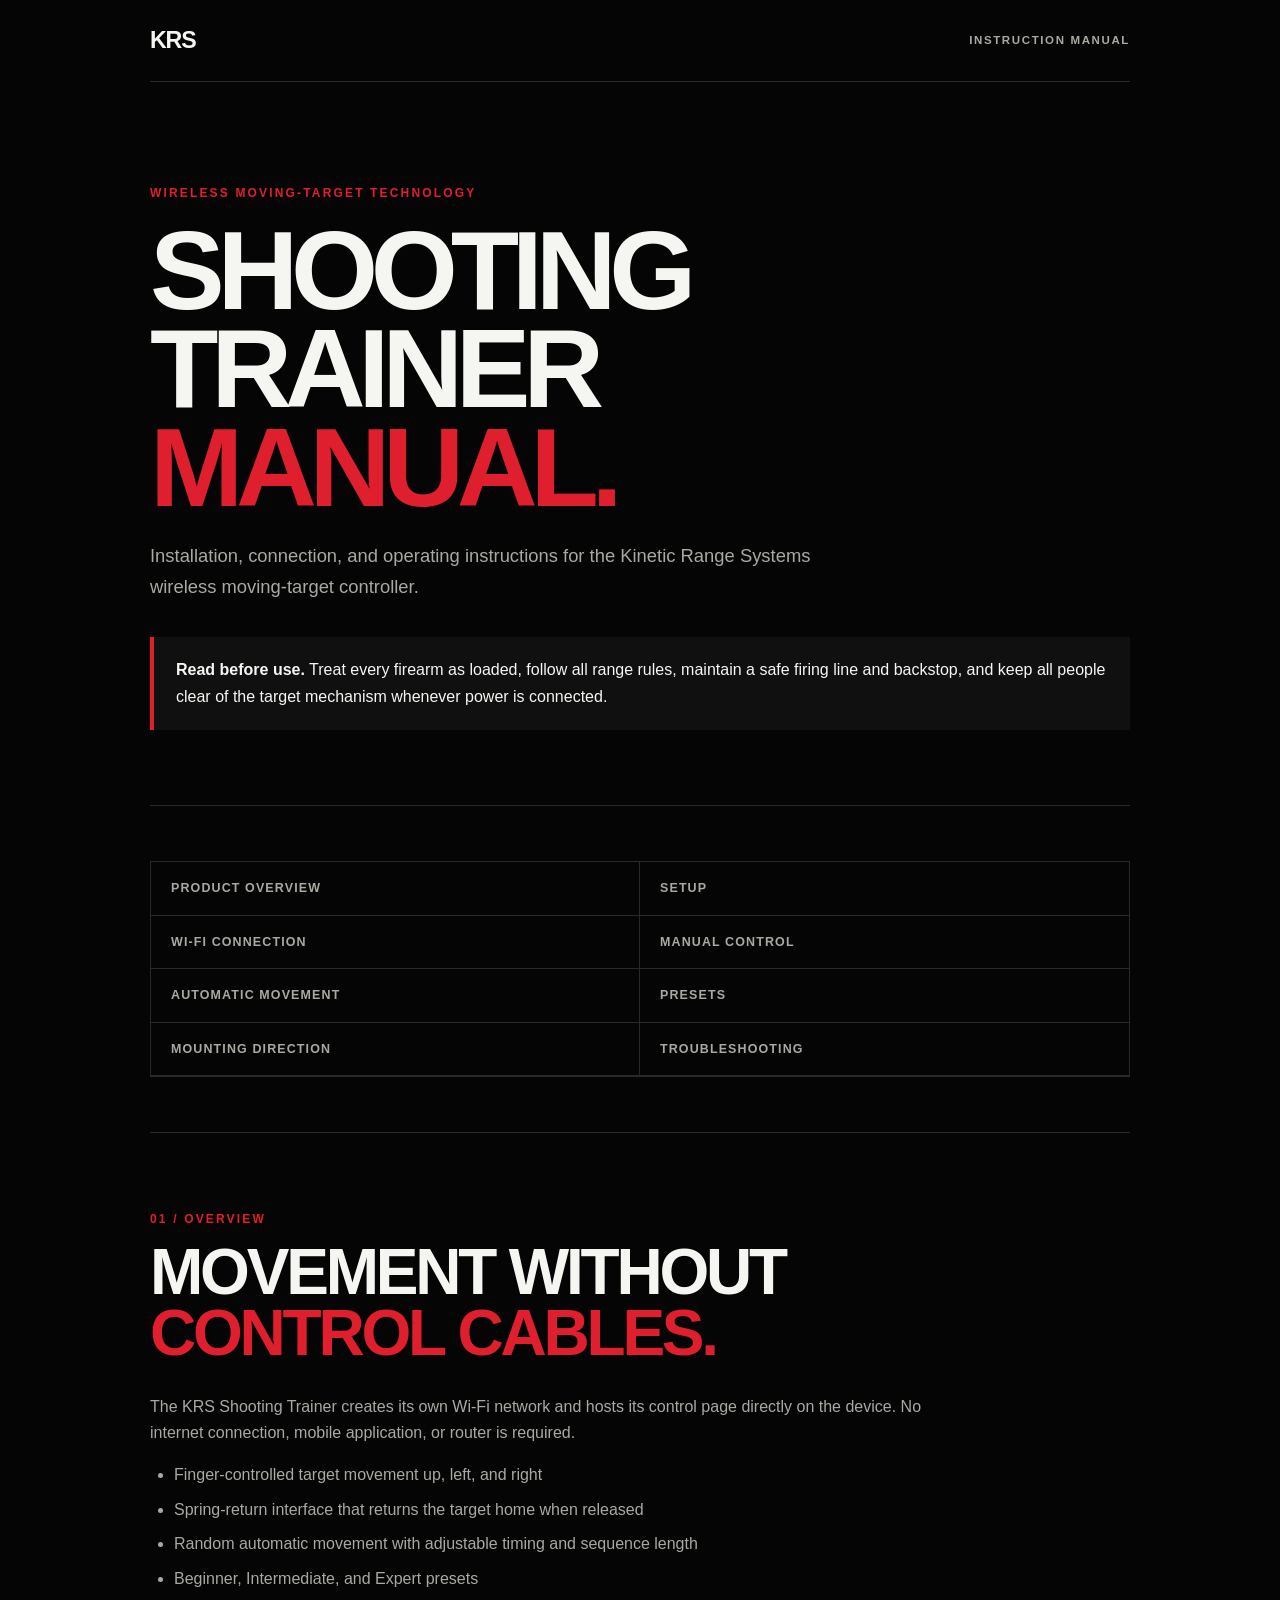
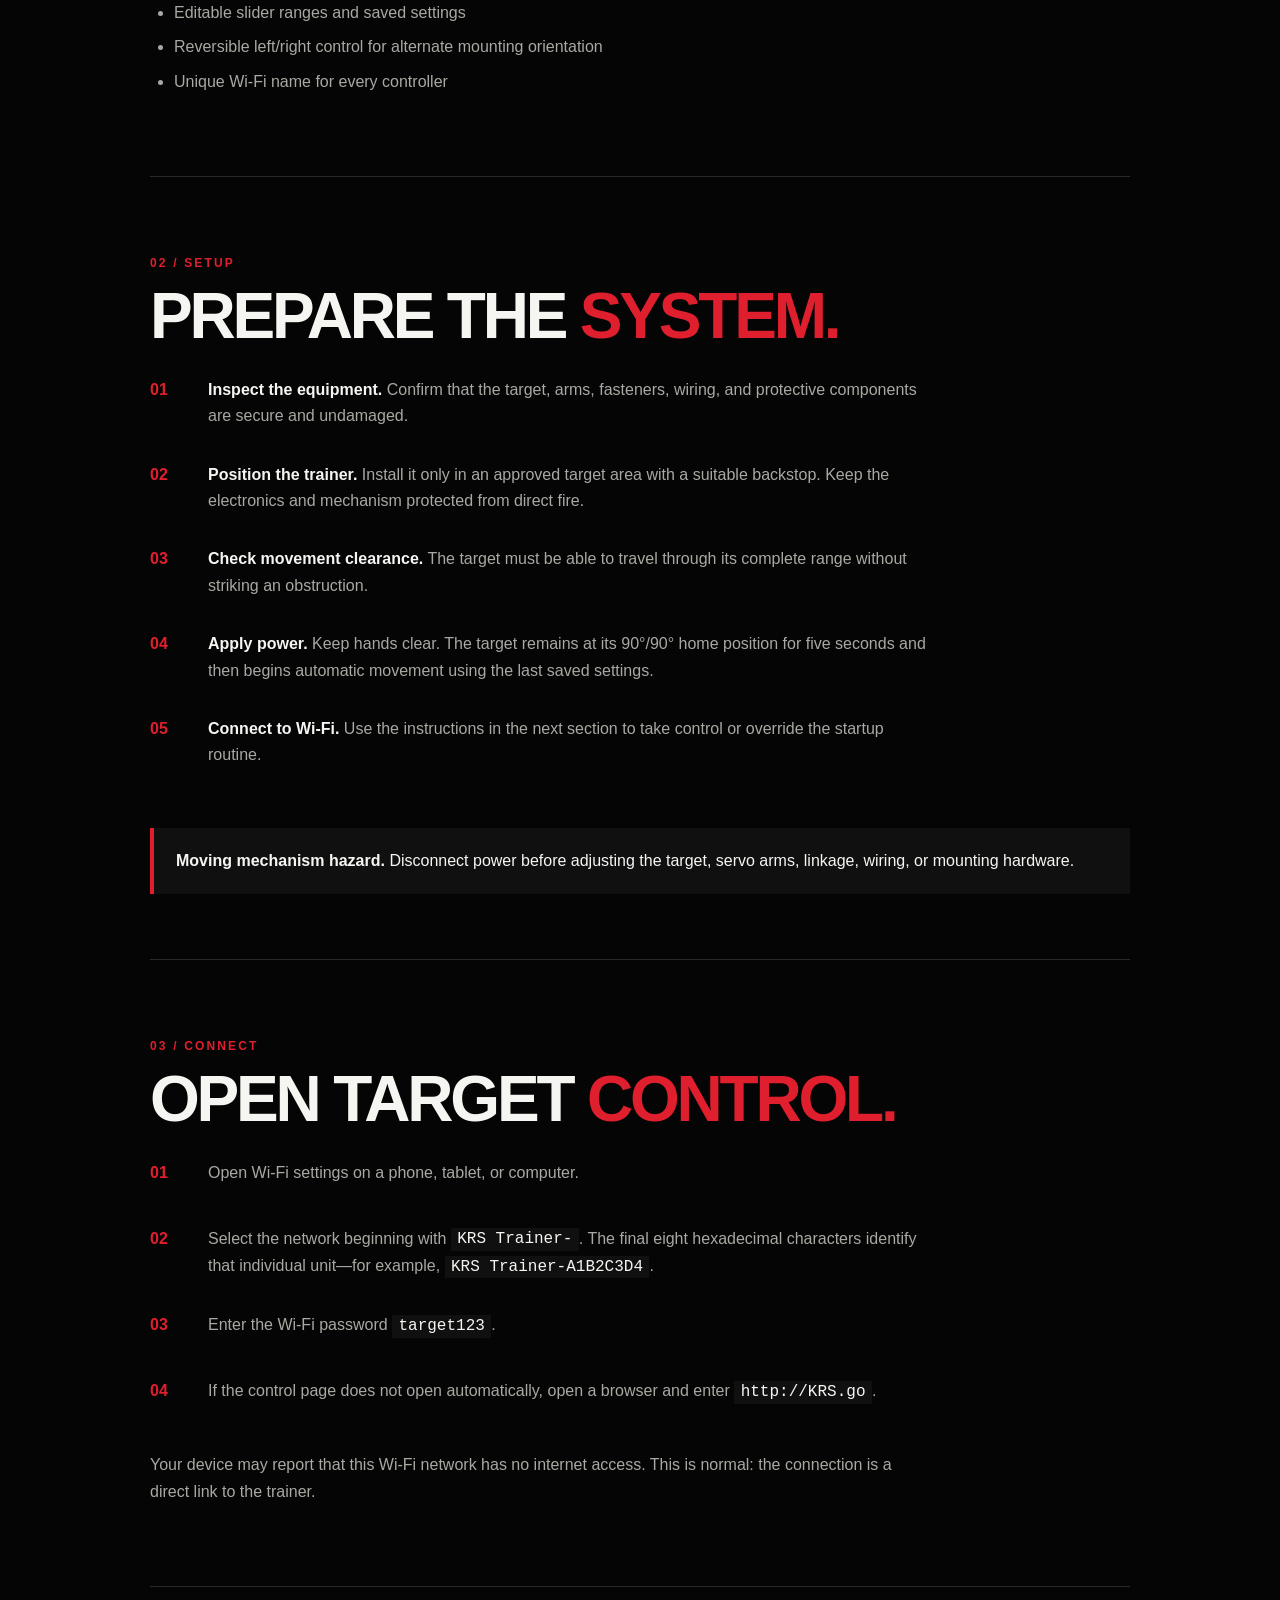
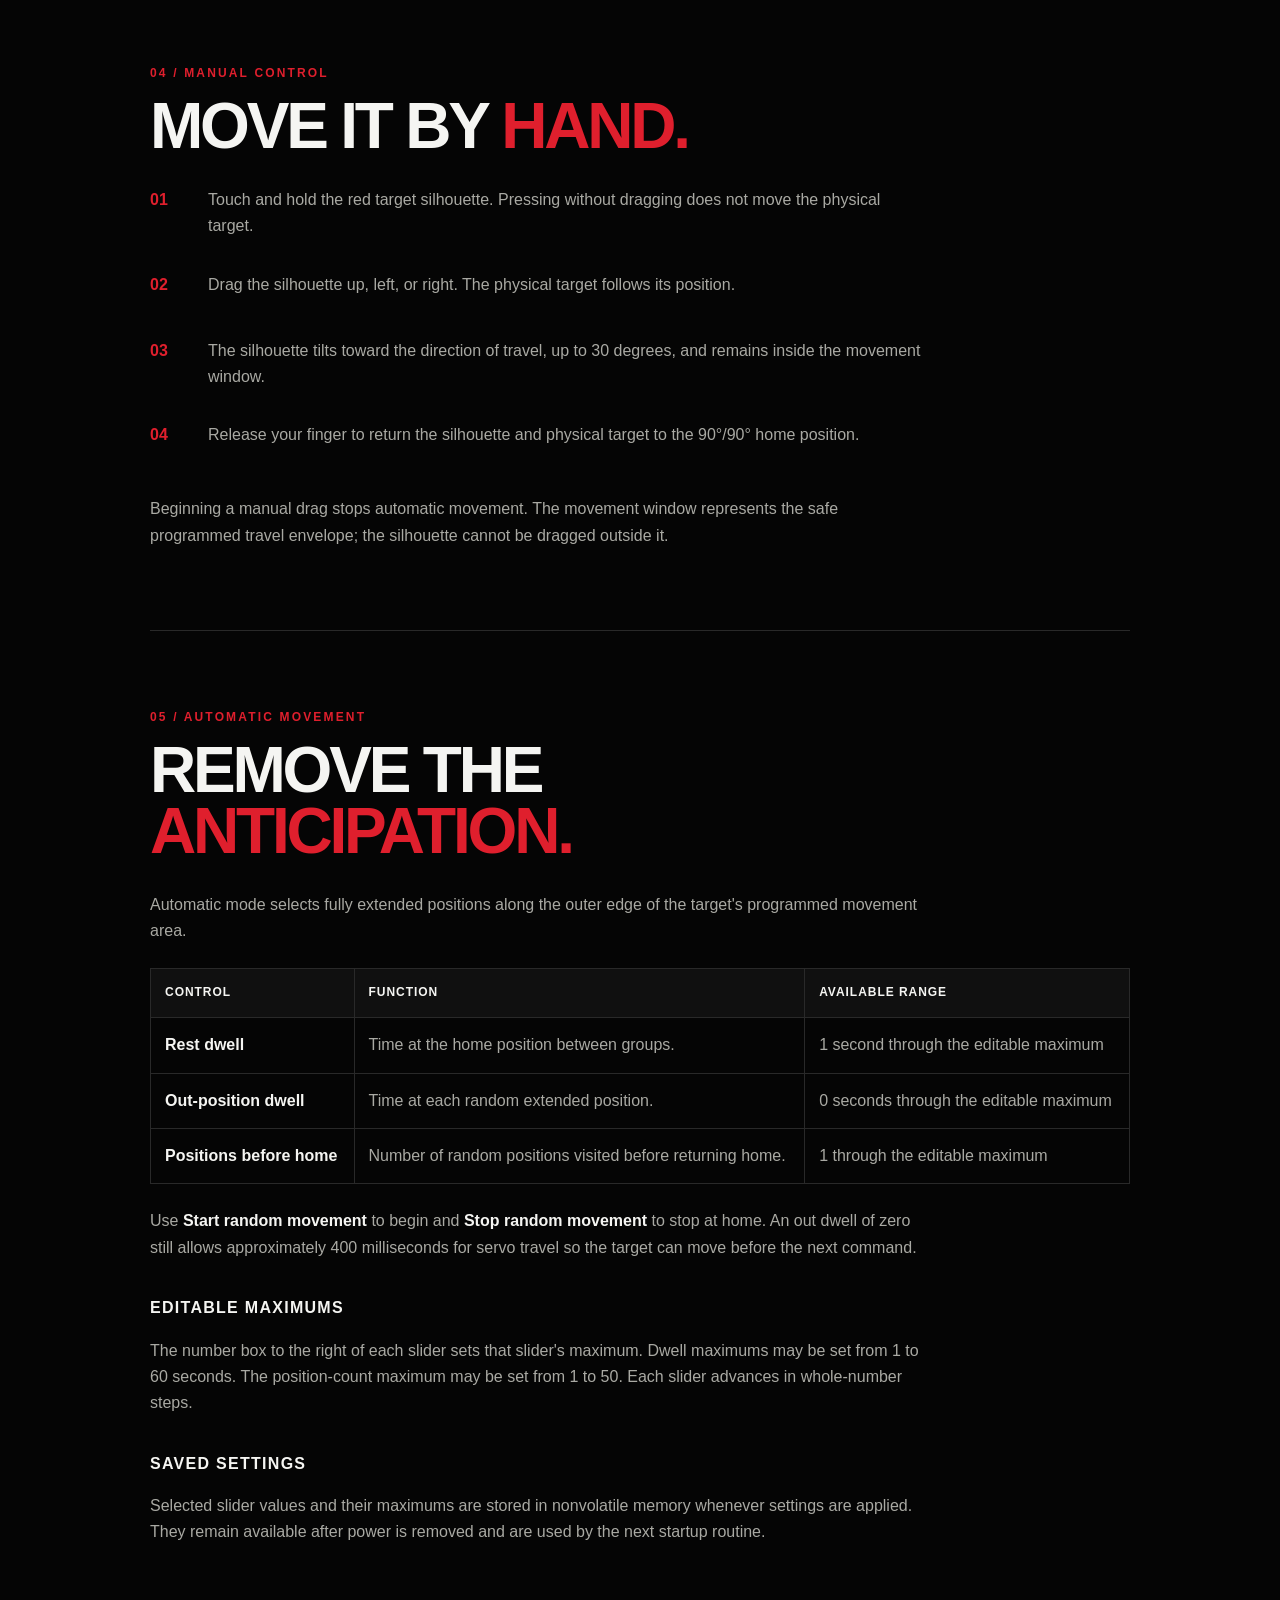
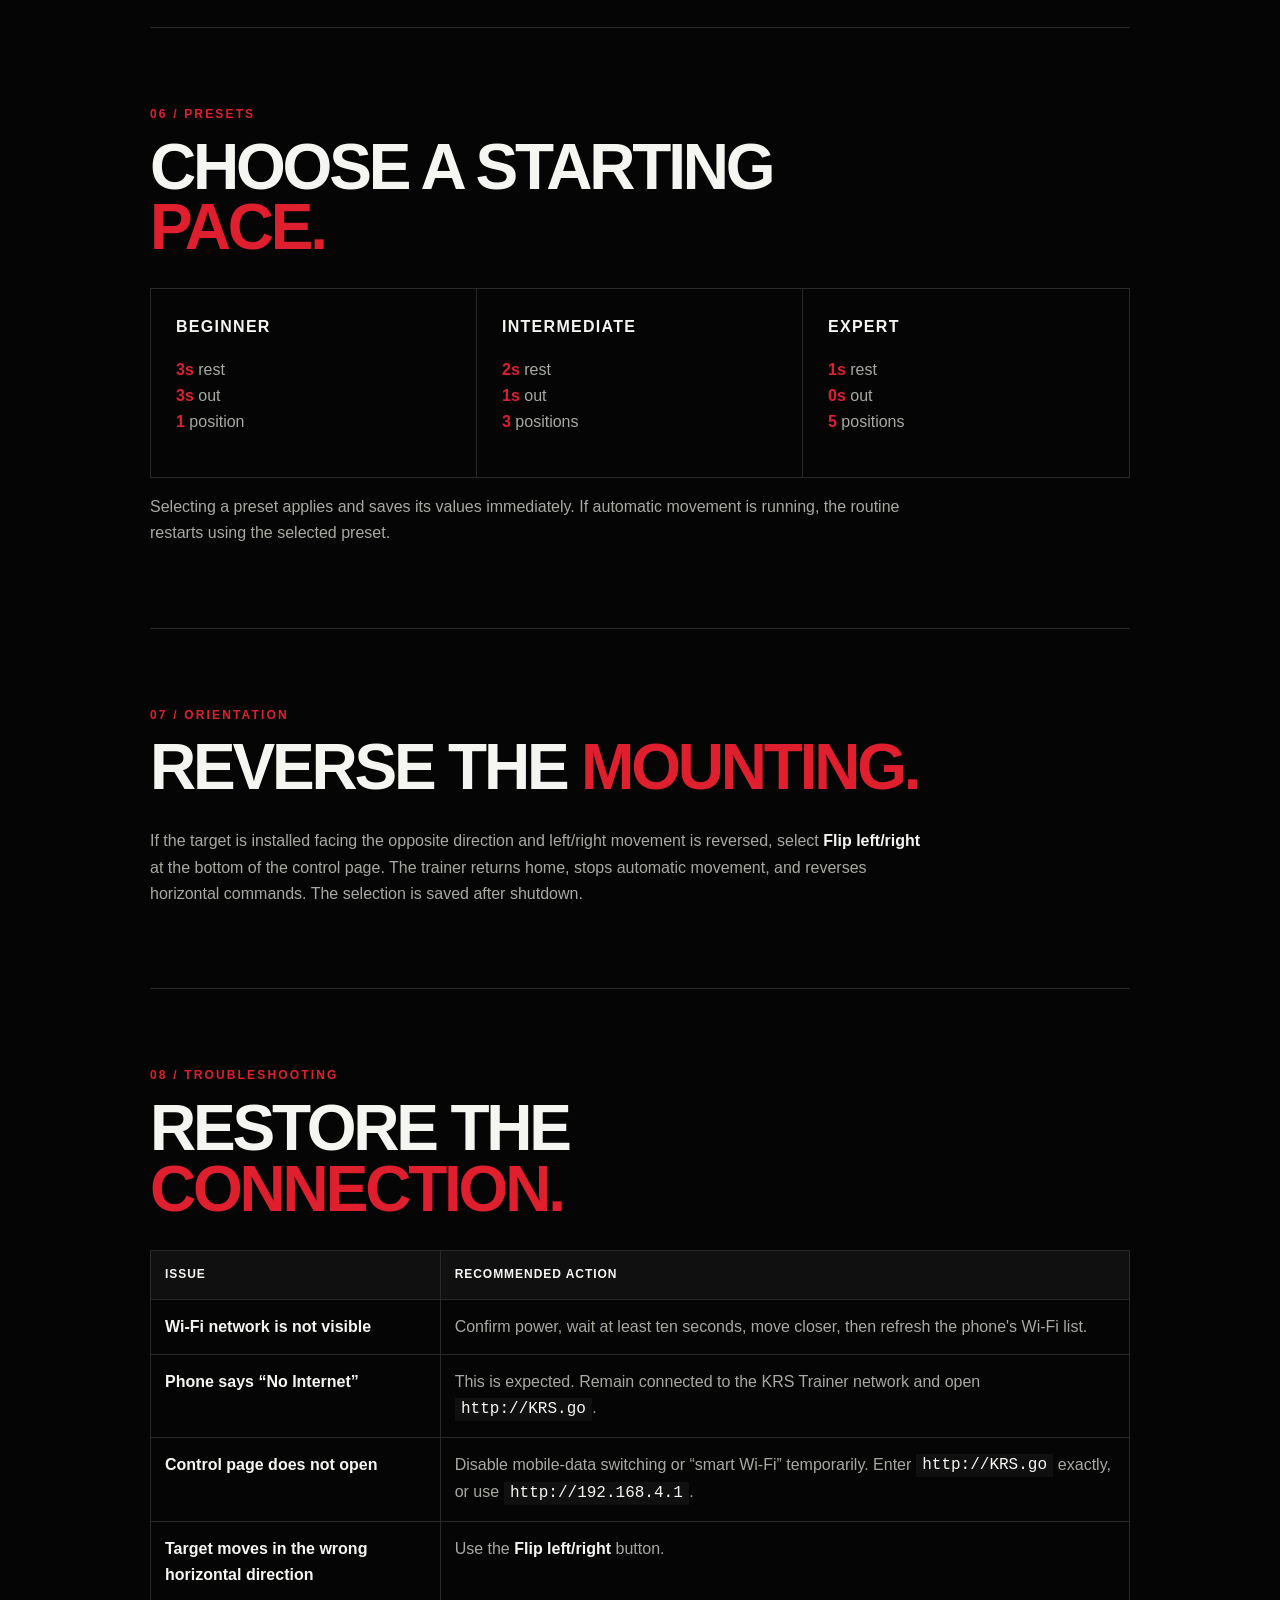
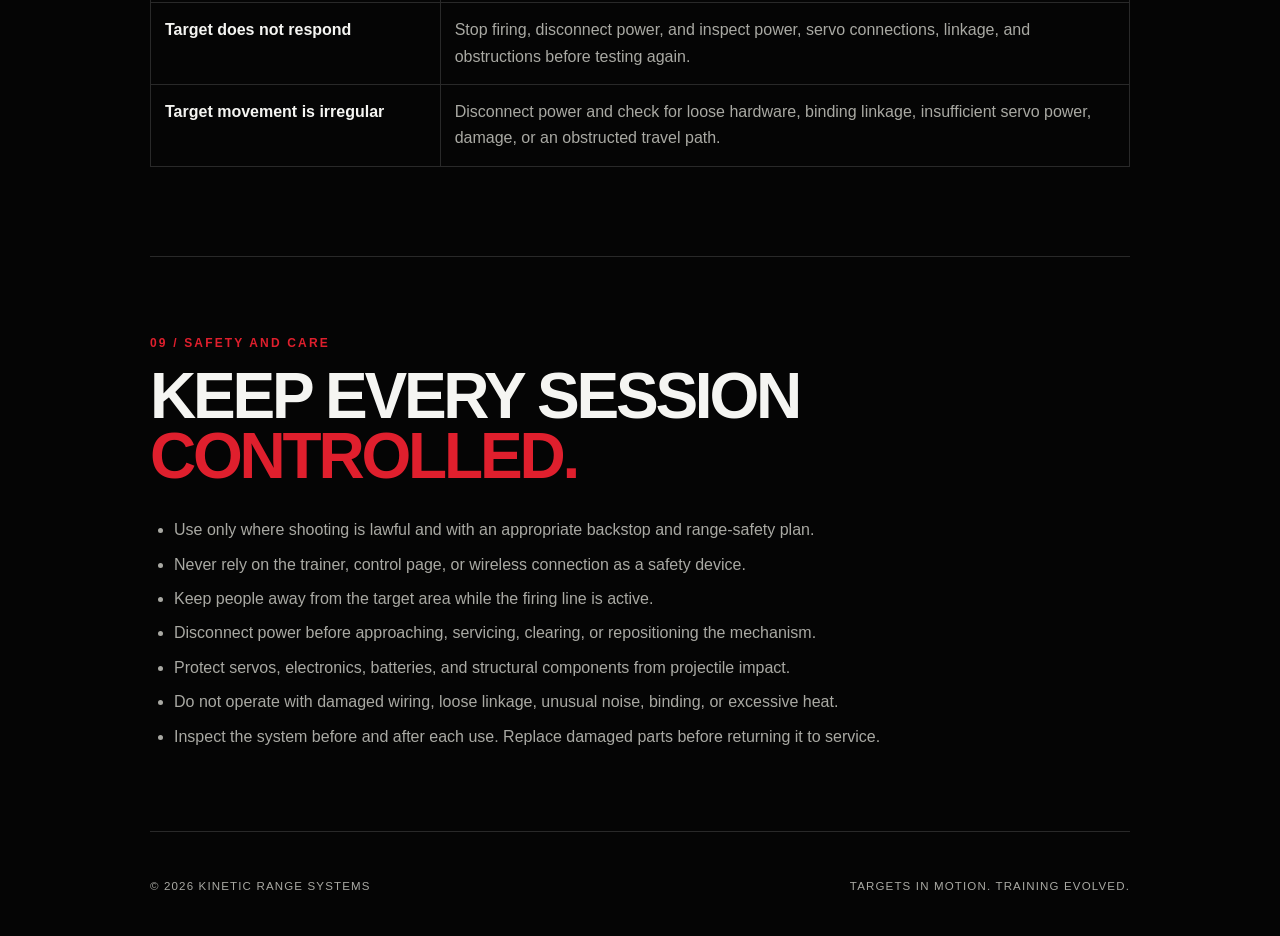
==== instructions.html @ 86852e28 "Add KRS instruction manual" ====
<!doctype html>
<html lang="en">
<head>
  <meta charset="utf-8">
  <meta name="viewport" content="width=device-width, initial-scale=1">
  <meta name="description" content="Instructions for installing and operating the KRS Shooting Trainer wireless moving-target system.">
  <meta name="theme-color" content="#050505">
  <title>KRS Shooting Trainer | Instruction Manual</title>
  <style>
    :root { --black:#050505; --panel:#101010; --line:#292929; --white:#f5f5f2; --muted:#a9a9a3; --red:#df1f2d; }
    * { box-sizing:border-box; }
    html { scroll-behavior:smooth; }
    body { margin:0; background:var(--black); color:var(--white); font:16px/1.65 Arial,Helvetica,sans-serif; }
    a { color:inherit; }
    .nav,main,footer { width:min(980px,calc(100% - 40px)); margin:auto; }
    .nav { min-height:82px; display:flex; align-items:center; justify-content:space-between; border-bottom:1px solid var(--line); }
    .brand { font-size:1.45rem; font-weight:900; letter-spacing:-.05em; text-decoration:none; }
    .nav span { color:var(--muted); font-size:.72rem; font-weight:800; letter-spacing:.14em; text-transform:uppercase; }
    .hero { padding:90px 0 75px; border-bottom:1px solid var(--line); }
    .eyebrow,.section-label { color:var(--red); font-size:.75rem; font-weight:800; letter-spacing:.18em; text-transform:uppercase; }
    h1 { max-width:850px; margin:18px 0 24px; font-size:clamp(3.5rem,10vw,7rem); line-height:.88; letter-spacing:-.065em; text-transform:uppercase; }
    h1 span,h2 span { color:var(--red); }
    .lede { max-width:700px; color:var(--muted); font-size:1.15rem; }
    .notice { margin-top:35px; padding:20px 22px; border-left:4px solid var(--red); background:var(--panel); }
    .toc { margin:55px 0; display:grid; grid-template-columns:repeat(2,1fr); border:1px solid var(--line); }
    .toc a { padding:16px 20px; border-bottom:1px solid var(--line); color:var(--muted); font-size:.78rem; font-weight:800; letter-spacing:.09em; text-decoration:none; text-transform:uppercase; }
    .toc a:nth-child(odd) { border-right:1px solid var(--line); }
    section.manual { padding:65px 0; border-top:1px solid var(--line); }
    h2 { max-width:780px; margin:10px 0 30px; font-size:clamp(2.2rem,6vw,4rem); line-height:.95; letter-spacing:-.05em; text-transform:uppercase; }
    h3 { margin:34px 0 10px; font-size:1rem; letter-spacing:.08em; text-transform:uppercase; }
    p,li { max-width:780px; }
    p,li,td { color:var(--muted); }
    strong,th { color:var(--white); }
    ol,ul { padding-left:24px; }
    li { margin:8px 0; }
    .steps { list-style:none; padding:0; counter-reset:steps; }
    .steps li { position:relative; min-height:58px; padding:0 0 24px 58px; counter-increment:steps; }
    .steps li::before { content:counter(steps,decimal-leading-zero); position:absolute; left:0; top:0; color:var(--red); font-weight:800; }
    table { width:100%; border-collapse:collapse; margin:24px 0; }
    th,td { padding:14px; border:1px solid var(--line); text-align:left; vertical-align:top; }
    th { background:var(--panel); font-size:.75rem; letter-spacing:.08em; text-transform:uppercase; }
    code { color:var(--white); background:var(--panel); padding:.15em .4em; }
    .cards { display:grid; grid-template-columns:repeat(3,1fr); border:1px solid var(--line); }
    .card { padding:25px; border-right:1px solid var(--line); }
    .card:last-child { border-right:0; }
    .card h3 { margin-top:0; }
    .card .value { color:var(--red); font-weight:800; }
    footer { min-height:110px; display:flex; align-items:center; justify-content:space-between; border-top:1px solid var(--line); color:var(--muted); font-size:.72rem; letter-spacing:.1em; text-transform:uppercase; }
    @media (max-width:700px) {
      .hero { padding:65px 0 55px; }
      .toc,.cards { grid-template-columns:1fr; }
      .toc a:nth-child(odd),.card { border-right:0; }
      .card { border-bottom:1px solid var(--line); }
      .card:last-child { border-bottom:0; }
      table { font-size:.9rem; }
      th,td { padding:10px 8px; }
      footer { flex-direction:column; align-items:flex-start; justify-content:center; gap:8px; }
    }
    @media print {
      body { background:#fff; color:#111; }
      .nav,main,footer { width:100%; }
      p,li,td,.lede,.nav span,footer { color:#333; }
      strong,th,code { color:#111; }
      section.manual { break-inside:avoid; }
    }
  </style>
</head>
<body>
  <header class="nav"><a class="brand" href="#top">KRS</a><span>Instruction manual</span></header>
  <main id="top">
    <header class="hero">
      <p class="eyebrow">Wireless moving-target technology</p>
      <h1>Shooting Trainer <span>manual.</span></h1>
      <p class="lede">Installation, connection, and operating instructions for the Kinetic Range Systems wireless moving-target controller.</p>
      <div class="notice"><strong>Read before use.</strong> Treat every firearm as loaded, follow all range rules, maintain a safe firing line and backstop, and keep all people clear of the target mechanism whenever power is connected.</div>
    </header>

    <nav class="toc" aria-label="Manual contents">
      <a href="#overview">Product overview</a><a href="#setup">Setup</a>
      <a href="#connect">Wi-Fi connection</a><a href="#manual-control">Manual control</a>
      <a href="#automatic">Automatic movement</a><a href="#presets">Presets</a>
      <a href="#orientation">Mounting direction</a><a href="#troubleshooting">Troubleshooting</a>
    </nav>

    <section class="manual" id="overview">
      <p class="section-label">01 / Overview</p>
      <h2>Movement without <span>control cables.</span></h2>
      <p>The KRS Shooting Trainer creates its own Wi-Fi network and hosts its control page directly on the device. No internet connection, mobile application, or router is required.</p>
      <ul>
        <li>Finger-controlled target movement up, left, and right</li>
        <li>Spring-return interface that returns the target home when released</li>
        <li>Random automatic movement with adjustable timing and sequence length</li>
        <li>Beginner, Intermediate, and Expert presets</li>
        <li>Editable slider ranges and saved settings</li>
        <li>Reversible left/right control for alternate mounting orientation</li>
        <li>Unique Wi-Fi name for every controller</li>
      </ul>
    </section>

    <section class="manual" id="setup">
      <p class="section-label">02 / Setup</p>
      <h2>Prepare the <span>system.</span></h2>
      <ol class="steps">
        <li><strong>Inspect the equipment.</strong> Confirm that the target, arms, fasteners, wiring, and protective components are secure and undamaged.</li>
        <li><strong>Position the trainer.</strong> Install it only in an approved target area with a suitable backstop. Keep the electronics and mechanism protected from direct fire.</li>
        <li><strong>Check movement clearance.</strong> The target must be able to travel through its complete range without striking an obstruction.</li>
        <li><strong>Apply power.</strong> Keep hands clear. The target remains at its 90°/90° home position for five seconds and then begins automatic movement using the last saved settings.</li>
        <li><strong>Connect to Wi-Fi.</strong> Use the instructions in the next section to take control or override the startup routine.</li>
      </ol>
      <div class="notice"><strong>Moving mechanism hazard.</strong> Disconnect power before adjusting the target, servo arms, linkage, wiring, or mounting hardware.</div>
    </section>

    <section class="manual" id="connect">
      <p class="section-label">03 / Connect</p>
      <h2>Open target <span>control.</span></h2>
      <ol class="steps">
        <li>Open Wi-Fi settings on a phone, tablet, or computer.</li>
        <li>Select the network beginning with <code>KRS Trainer-</code>. The final eight hexadecimal characters identify that individual unit—for example, <code>KRS Trainer-A1B2C3D4</code>.</li>
        <li>Enter the Wi-Fi password <code>target123</code>.</li>
        <li>If the control page does not open automatically, open a browser and enter <code>http://KRS.go</code>.</li>
      </ol>
      <p>Your device may report that this Wi-Fi network has no internet access. This is normal: the connection is a direct link to the trainer.</p>
    </section>

    <section class="manual" id="manual-control">
      <p class="section-label">04 / Manual control</p>
      <h2>Move it by <span>hand.</span></h2>
      <ol class="steps">
        <li>Touch and hold the red target silhouette. Pressing without dragging does not move the physical target.</li>
        <li>Drag the silhouette up, left, or right. The physical target follows its position.</li>
        <li>The silhouette tilts toward the direction of travel, up to 30 degrees, and remains inside the movement window.</li>
        <li>Release your finger to return the silhouette and physical target to the 90°/90° home position.</li>
      </ol>
      <p>Beginning a manual drag stops automatic movement. The movement window represents the safe programmed travel envelope; the silhouette cannot be dragged outside it.</p>
    </section>

    <section class="manual" id="automatic">
      <p class="section-label">05 / Automatic movement</p>
      <h2>Remove the <span>anticipation.</span></h2>
      <p>Automatic mode selects fully extended positions along the outer edge of the target's programmed movement area.</p>
      <table>
        <thead><tr><th>Control</th><th>Function</th><th>Available range</th></tr></thead>
        <tbody>
          <tr><td><strong>Rest dwell</strong></td><td>Time at the home position between groups.</td><td>1 second through the editable maximum</td></tr>
          <tr><td><strong>Out-position dwell</strong></td><td>Time at each random extended position.</td><td>0 seconds through the editable maximum</td></tr>
          <tr><td><strong>Positions before home</strong></td><td>Number of random positions visited before returning home.</td><td>1 through the editable maximum</td></tr>
        </tbody>
      </table>
      <p>Use <strong>Start random movement</strong> to begin and <strong>Stop random movement</strong> to stop at home. An out dwell of zero still allows approximately 400 milliseconds for servo travel so the target can move before the next command.</p>
      <h3>Editable maximums</h3>
      <p>The number box to the right of each slider sets that slider's maximum. Dwell maximums may be set from 1 to 60 seconds. The position-count maximum may be set from 1 to 50. Each slider advances in whole-number steps.</p>
      <h3>Saved settings</h3>
      <p>Selected slider values and their maximums are stored in nonvolatile memory whenever settings are applied. They remain available after power is removed and are used by the next startup routine.</p>
    </section>

    <section class="manual" id="presets">
      <p class="section-label">06 / Presets</p>
      <h2>Choose a starting <span>pace.</span></h2>
      <div class="cards">
        <article class="card"><h3>Beginner</h3><p><span class="value">3s</span> rest<br><span class="value">3s</span> out<br><span class="value">1</span> position</p></article>
        <article class="card"><h3>Intermediate</h3><p><span class="value">2s</span> rest<br><span class="value">1s</span> out<br><span class="value">3</span> positions</p></article>
        <article class="card"><h3>Expert</h3><p><span class="value">1s</span> rest<br><span class="value">0s</span> out<br><span class="value">5</span> positions</p></article>
      </div>
      <p>Selecting a preset applies and saves its values immediately. If automatic movement is running, the routine restarts using the selected preset.</p>
    </section>

    <section class="manual" id="orientation">
      <p class="section-label">07 / Orientation</p>
      <h2>Reverse the <span>mounting.</span></h2>
      <p>If the target is installed facing the opposite direction and left/right movement is reversed, select <strong>Flip left/right</strong> at the bottom of the control page. The trainer returns home, stops automatic movement, and reverses horizontal commands. The selection is saved after shutdown.</p>
    </section>

    <section class="manual" id="troubleshooting">
      <p class="section-label">08 / Troubleshooting</p>
      <h2>Restore the <span>connection.</span></h2>
      <table>
        <thead><tr><th>Issue</th><th>Recommended action</th></tr></thead>
        <tbody>
          <tr><td><strong>Wi-Fi network is not visible</strong></td><td>Confirm power, wait at least ten seconds, move closer, then refresh the phone's Wi-Fi list.</td></tr>
          <tr><td><strong>Phone says “No Internet”</strong></td><td>This is expected. Remain connected to the KRS Trainer network and open <code>http://KRS.go</code>.</td></tr>
          <tr><td><strong>Control page does not open</strong></td><td>Disable mobile-data switching or “smart Wi-Fi” temporarily. Enter <code>http://KRS.go</code> exactly, or use <code>http://192.168.4.1</code>.</td></tr>
          <tr><td><strong>Target moves in the wrong horizontal direction</strong></td><td>Use the <strong>Flip left/right</strong> button.</td></tr>
          <tr><td><strong>Target does not respond</strong></td><td>Stop firing, disconnect power, and inspect power, servo connections, linkage, and obstructions before testing again.</td></tr>
          <tr><td><strong>Target movement is irregular</strong></td><td>Disconnect power and check for loose hardware, binding linkage, insufficient servo power, damage, or an obstructed travel path.</td></tr>
        </tbody>
      </table>
    </section>

    <section class="manual" id="safety">
      <p class="section-label">09 / Safety and care</p>
      <h2>Keep every session <span>controlled.</span></h2>
      <ul>
        <li>Use only where shooting is lawful and with an appropriate backstop and range-safety plan.</li>
        <li>Never rely on the trainer, control page, or wireless connection as a safety device.</li>
        <li>Keep people away from the target area while the firing line is active.</li>
        <li>Disconnect power before approaching, servicing, clearing, or repositioning the mechanism.</li>
        <li>Protect servos, electronics, batteries, and structural components from projectile impact.</li>
        <li>Do not operate with damaged wiring, loose linkage, unusual noise, binding, or excessive heat.</li>
        <li>Inspect the system before and after each use. Replace damaged parts before returning it to service.</li>
      </ul>
    </section>
  </main>
  <footer><span>&copy; <span id="year"></span> Kinetic Range Systems</span><span>Targets in motion. Training evolved.</span></footer>
  <script>document.getElementById('year').textContent=new Date().getFullYear();</script>
</body>
</html>
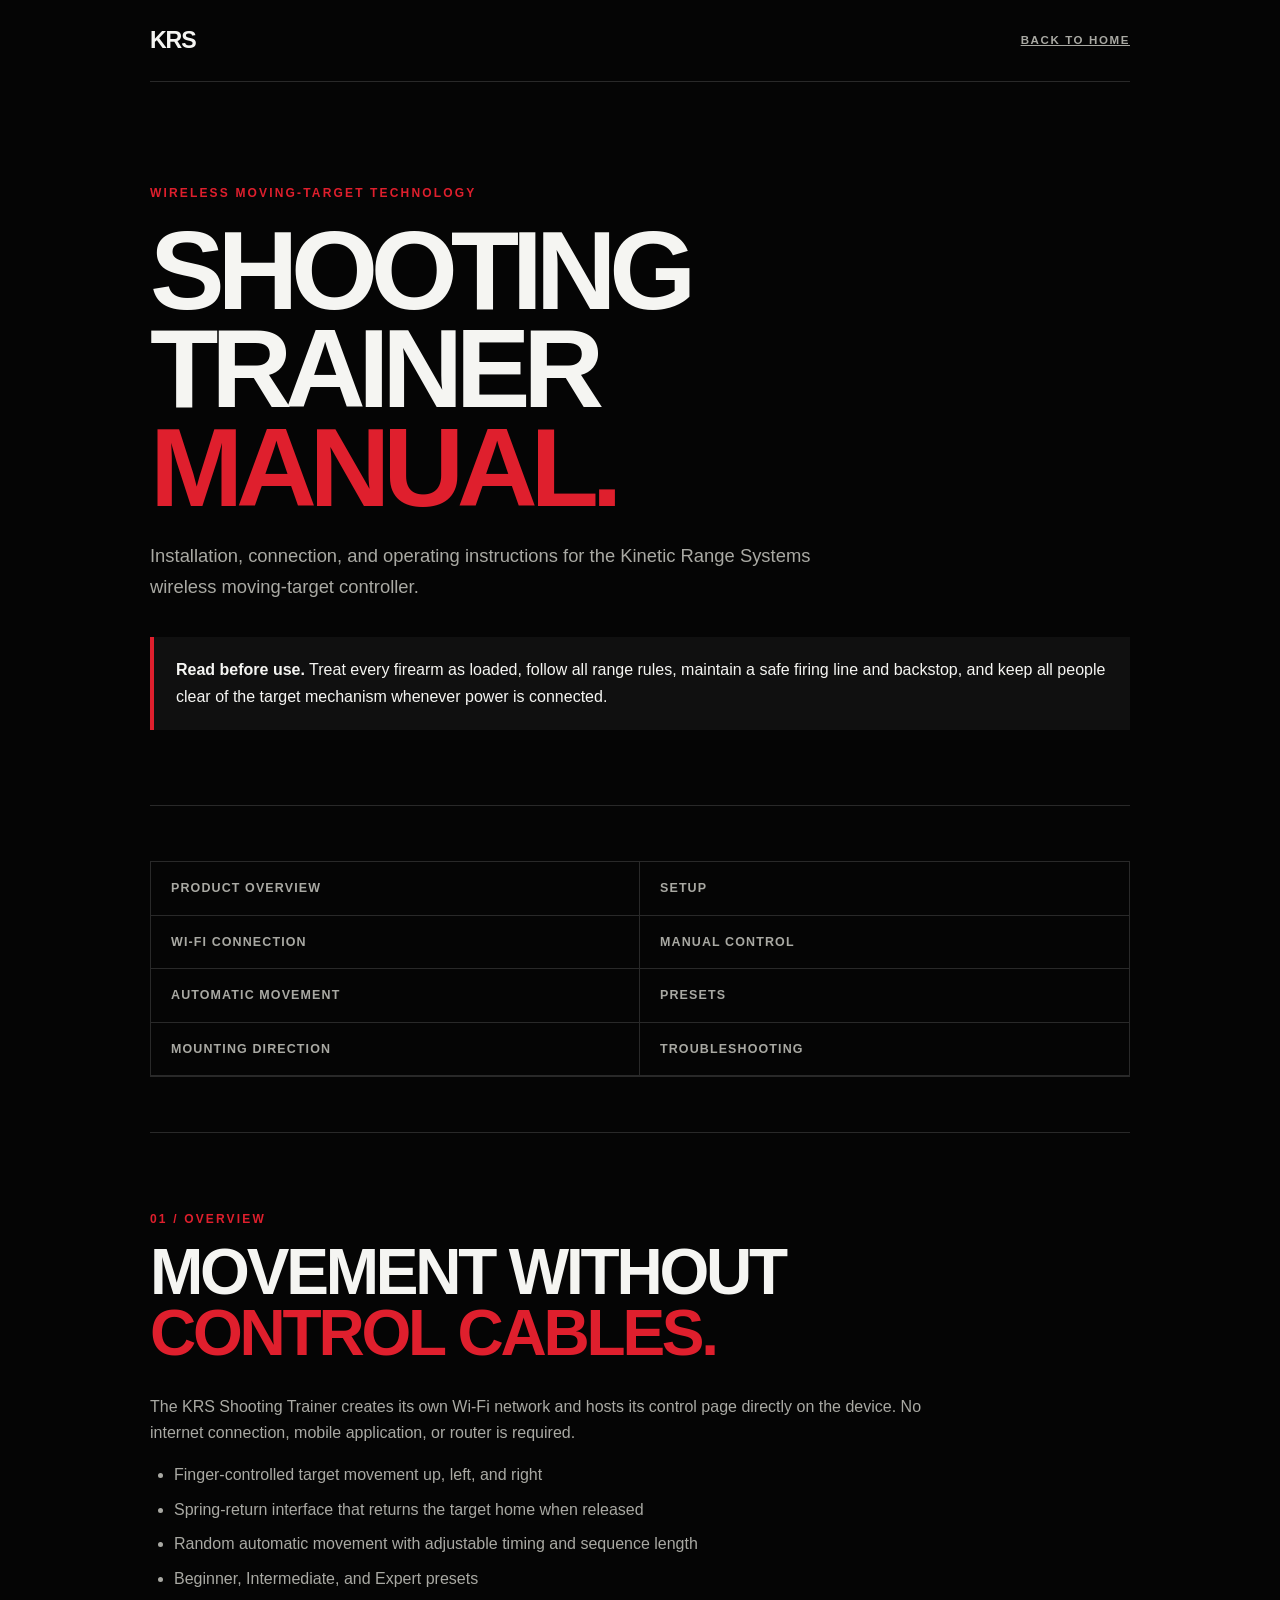
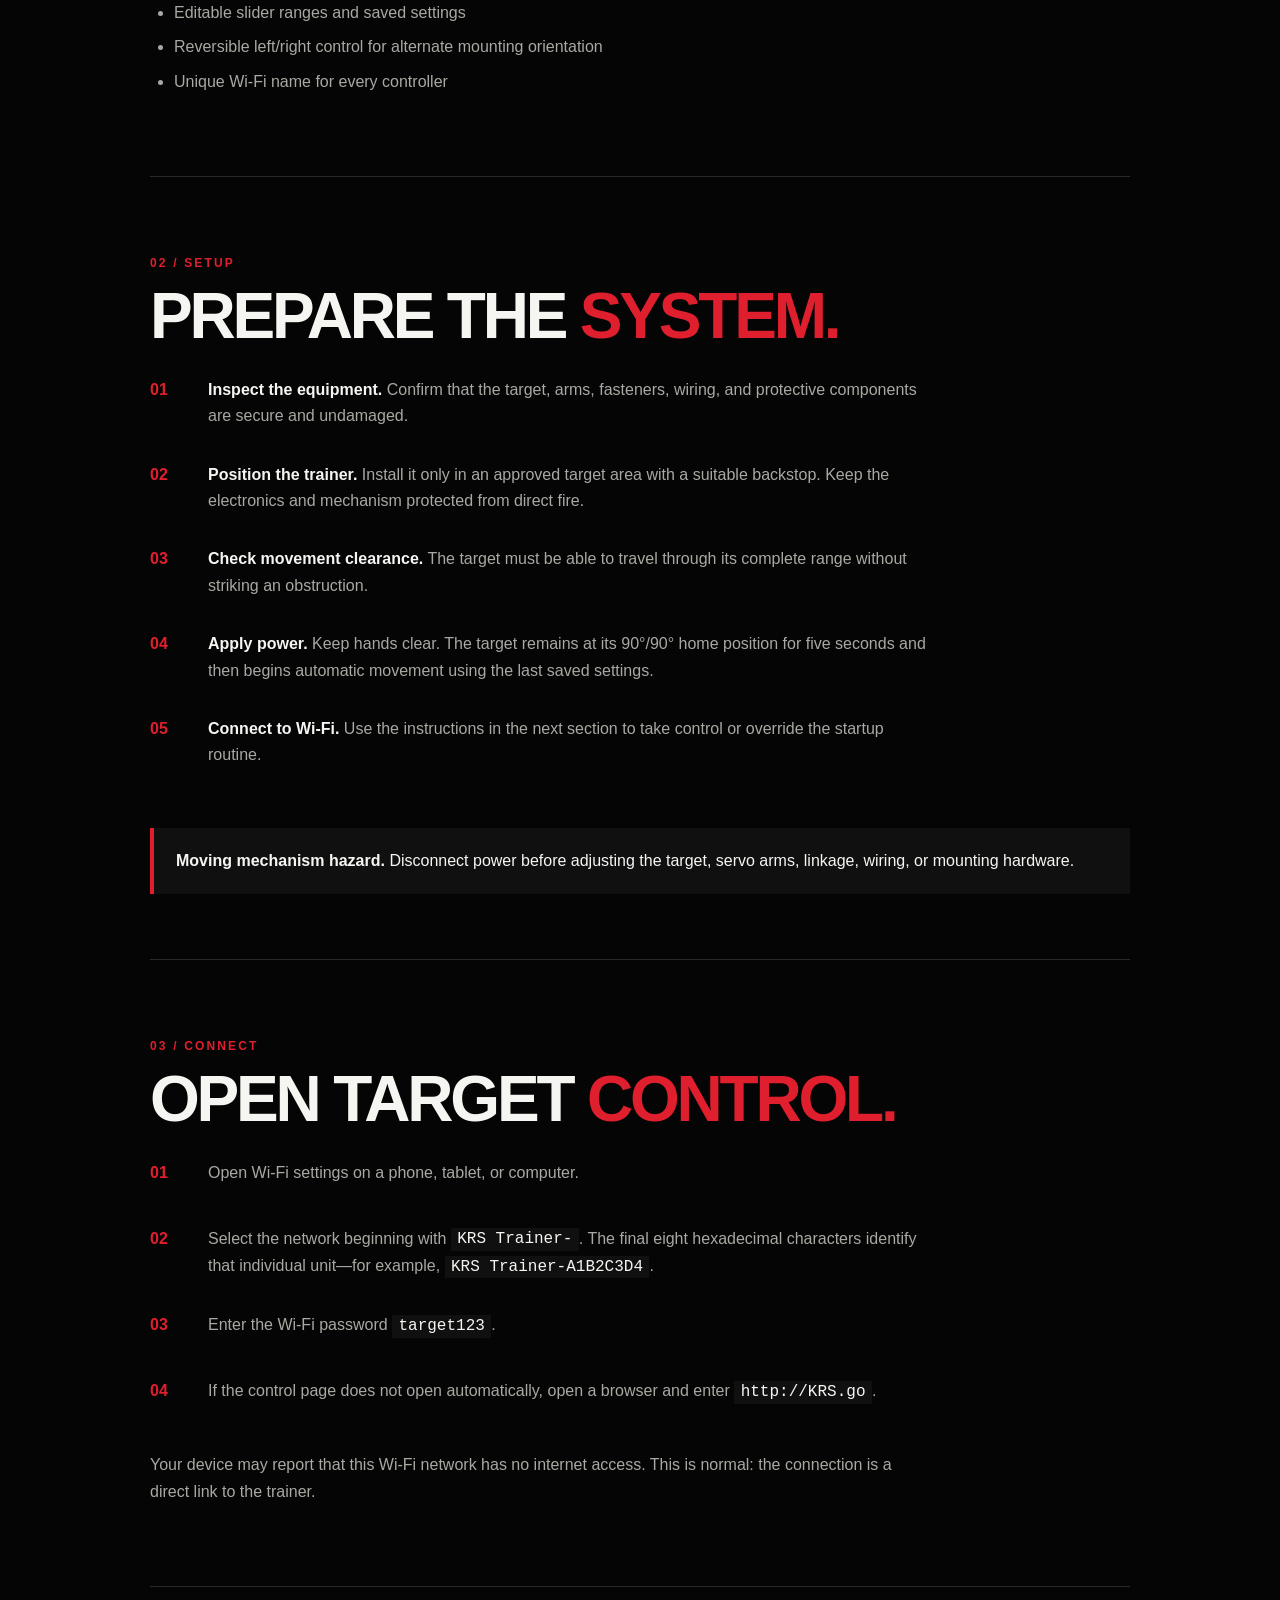
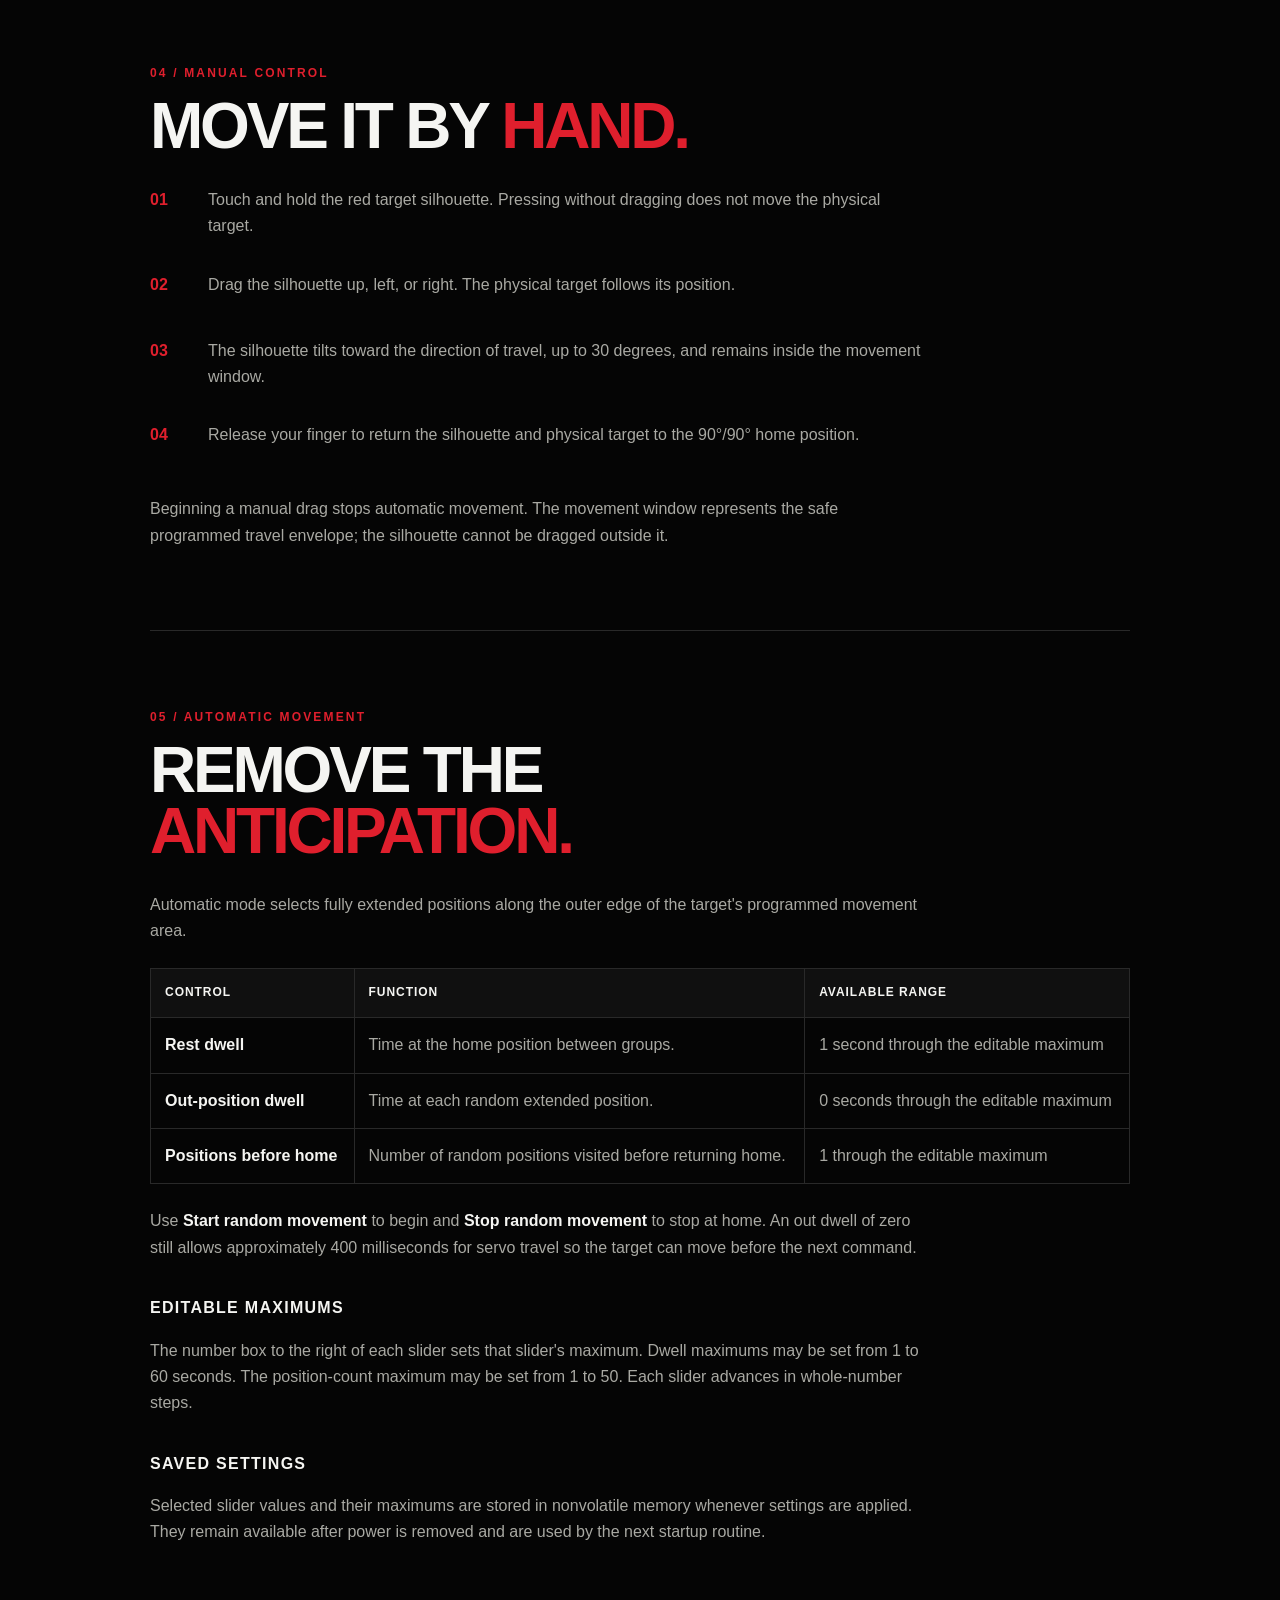
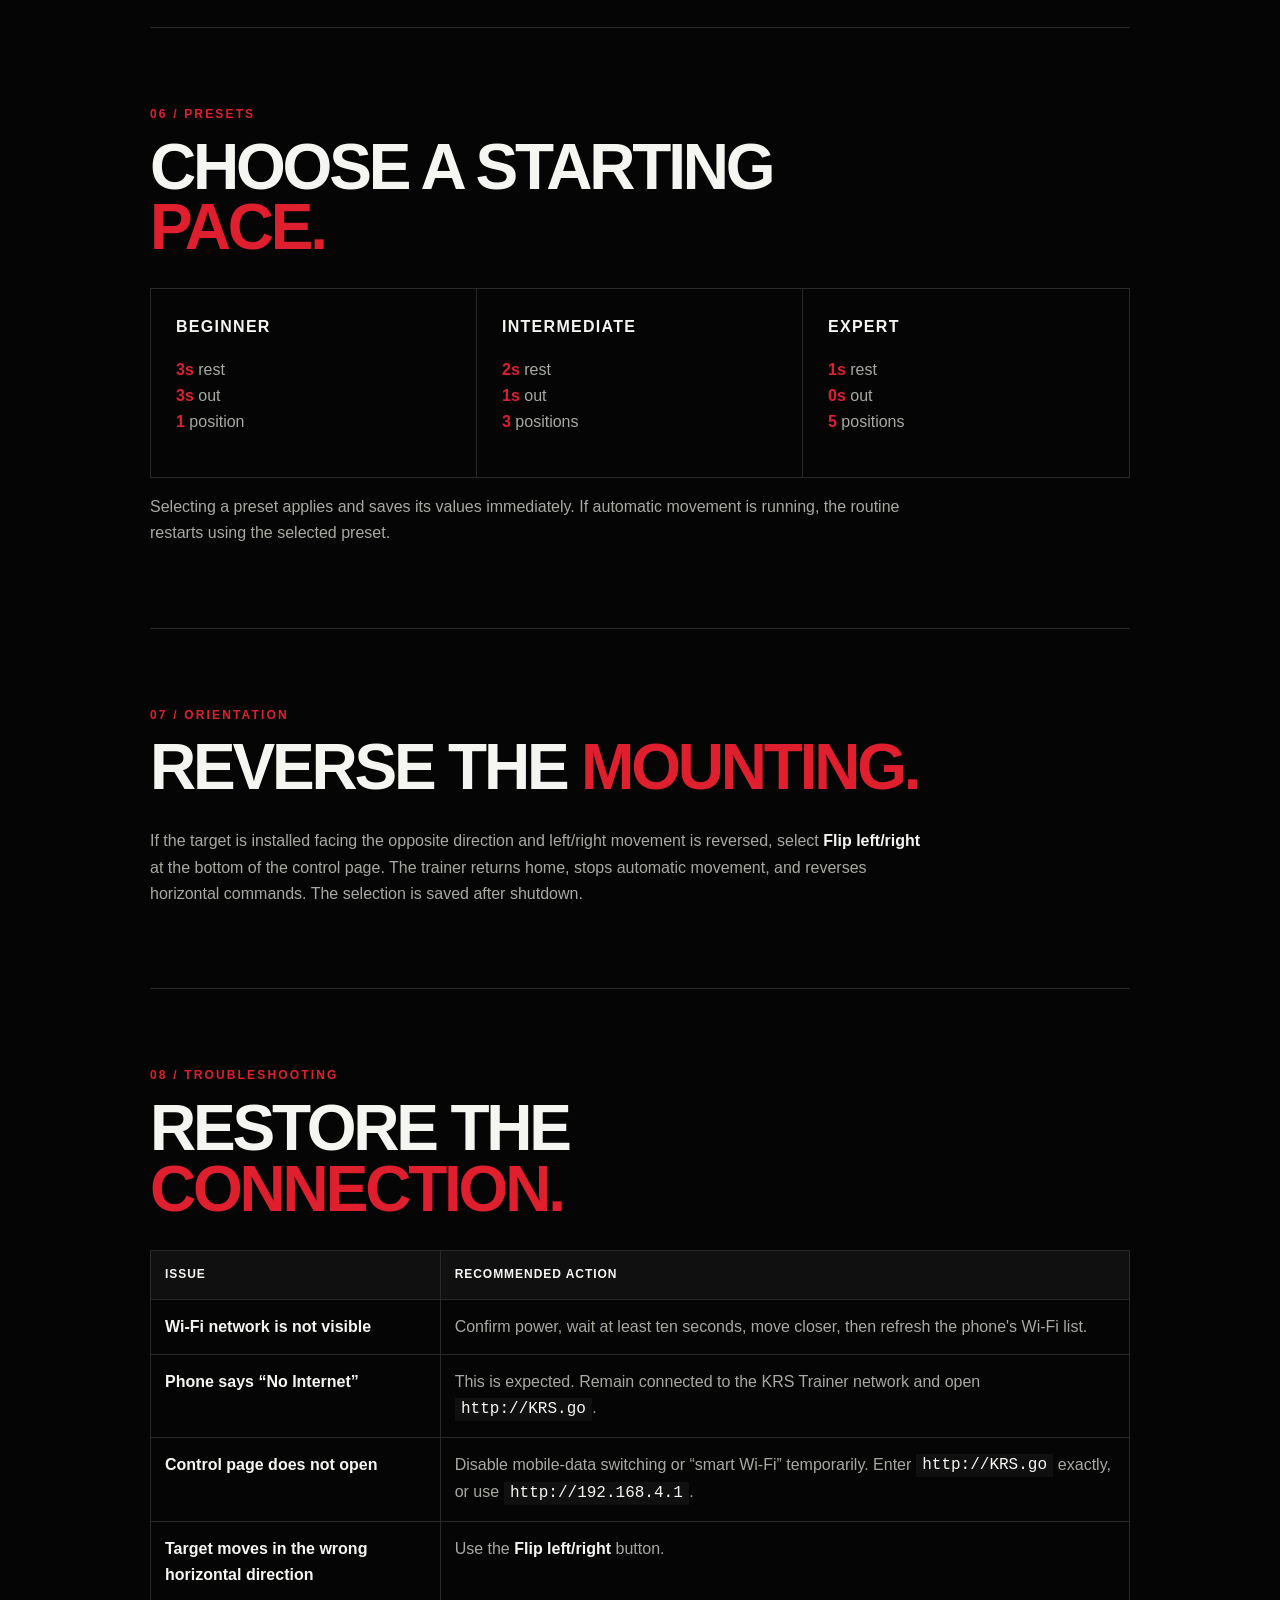
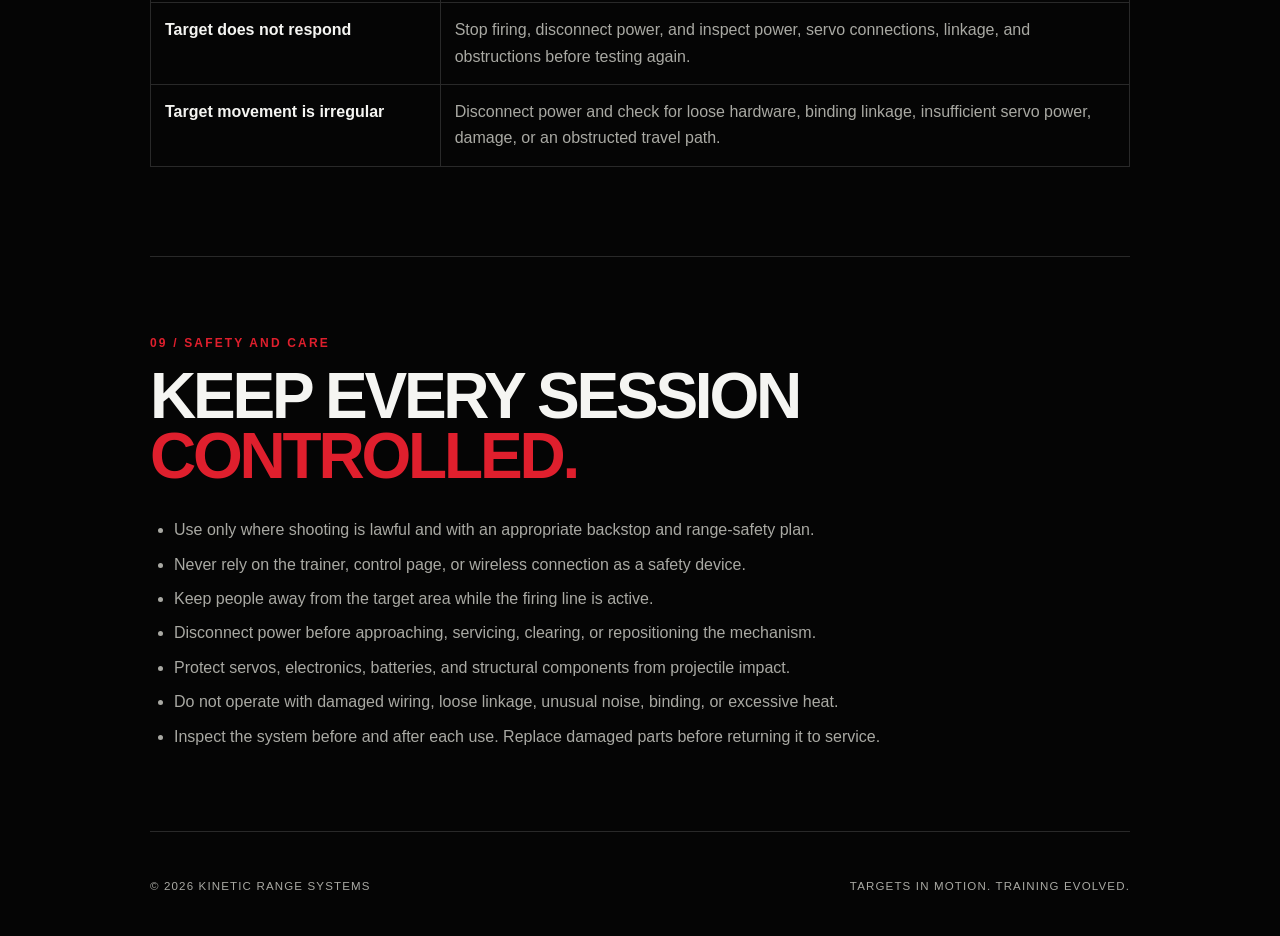
==== commit 2d0f94bc: "Add home link to instruction manual" ====
--- a/instructions.html
+++ b/instructions.html
@@ -15,7 +15,7 @@
     .nav,main,footer { width:min(980px,calc(100% - 40px)); margin:auto; }
     .nav { min-height:82px; display:flex; align-items:center; justify-content:space-between; border-bottom:1px solid var(--line); }
     .brand { font-size:1.45rem; font-weight:900; letter-spacing:-.05em; text-decoration:none; }
-    .nav span { color:var(--muted); font-size:.72rem; font-weight:800; letter-spacing:.14em; text-transform:uppercase; }
+    .nav span,.nav .home-link { color:var(--muted); font-size:.72rem; font-weight:800; letter-spacing:.14em; text-transform:uppercase; }
     .hero { padding:90px 0 75px; border-bottom:1px solid var(--line); }
     .eyebrow,.section-label { color:var(--red); font-size:.75rem; font-weight:800; letter-spacing:.18em; text-transform:uppercase; }
     h1 { max-width:850px; margin:18px 0 24px; font-size:clamp(3.5rem,10vw,7rem); line-height:.88; letter-spacing:-.065em; text-transform:uppercase; }
@@ -66,7 +66,7 @@
   </style>
 </head>
 <body>
-  <header class="nav"><a class="brand" href="#top">KRS</a><span>Instruction manual</span></header>
+  <header class="nav"><a class="brand" href="index.html">KRS</a><a class="home-link" href="index.html">Back to home</a></header>
   <main id="top">
     <header class="hero">
       <p class="eyebrow">Wireless moving-target technology</p>
